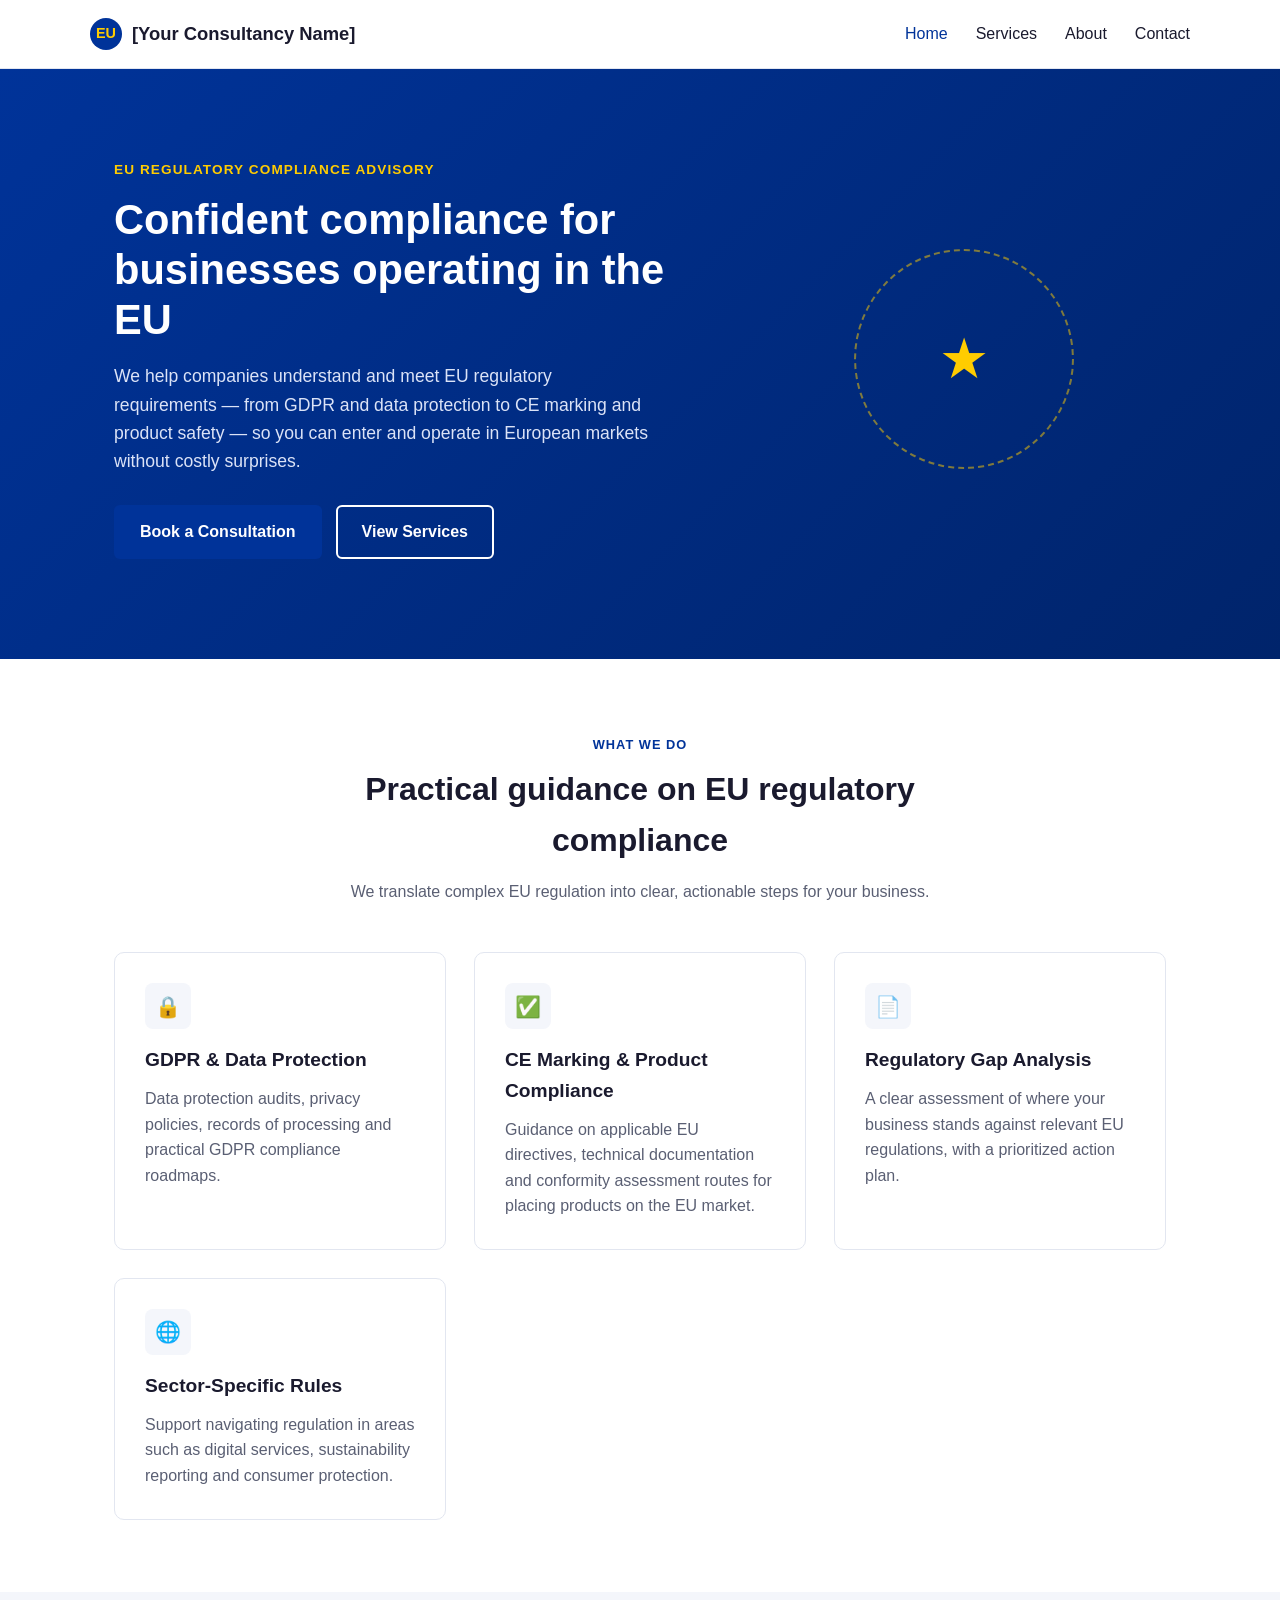
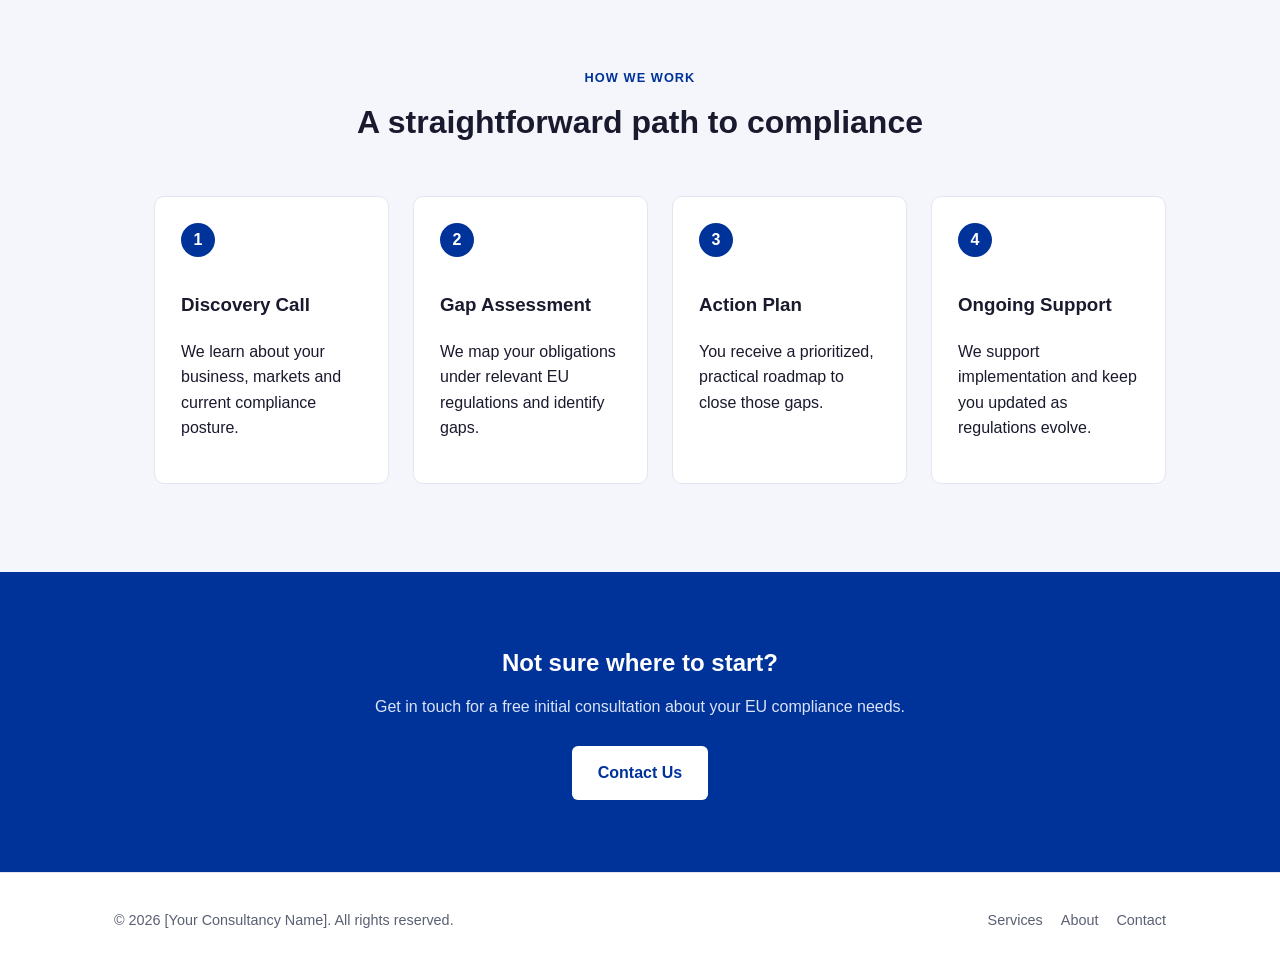
==== index.html @ 5f773f56 "Add initial EU regulatory compliance consultancy website Static, responsive 4-page site (home, servi" ====
<!DOCTYPE html>
<html lang="en">
<head>
<meta charset="UTF-8" />
<meta name="viewport" content="width=device-width, initial-scale=1.0" />
<title>[Your Consultancy Name] — EU Regulatory Compliance Consultancy</title>
<meta name="description" content="Independent EU regulatory compliance advisory helping businesses navigate GDPR, CE marking, product safety and sector-specific EU regulations." />
<link rel="stylesheet" href="css/style.css" />
</head>
<body>

<header class="site-header">
  <nav class="nav container">
    <a href="index.html" class="brand">
      <span class="stars">EU</span>
      [Your Consultancy Name]
    </a>
    <button class="nav-toggle" aria-label="Toggle navigation">&#9776;</button>
    <ul class="nav-links">
      <li><a href="index.html" class="active">Home</a></li>
      <li><a href="services.html">Services</a></li>
      <li><a href="about.html">About</a></li>
      <li><a href="contact.html">Contact</a></li>
    </ul>
  </nav>
</header>

<main>

  <section class="hero">
    <div class="container">
      <div class="hero-copy">
        <span class="eyebrow">EU Regulatory Compliance Advisory</span>
        <h1>Confident compliance for businesses operating in the EU</h1>
        <p>
          We help companies understand and meet EU regulatory requirements —
          from GDPR and data protection to CE marking and product safety —
          so you can enter and operate in European markets without costly surprises.
        </p>
        <div class="hero-actions">
          <a href="contact.html" class="btn btn-primary">Book a Consultation</a>
          <a href="services.html" class="btn btn-secondary">View Services</a>
        </div>
      </div>
      <div class="hero-visual">
        <div class="stars-ring"></div>
      </div>
    </div>
  </section>

  <section>
    <div class="container">
      <div class="section-heading">
        <span class="eyebrow">What We Do</span>
        <h2>Practical guidance on EU regulatory compliance</h2>
        <p>We translate complex EU regulation into clear, actionable steps for your business.</p>
      </div>
      <div class="grid">
        <div class="card">
          <div class="icon">&#128274;</div>
          <h3>GDPR &amp; Data Protection</h3>
          <p>Data protection audits, privacy policies, records of processing and practical GDPR compliance roadmaps.</p>
        </div>
        <div class="card">
          <div class="icon">&#9989;</div>
          <h3>CE Marking &amp; Product Compliance</h3>
          <p>Guidance on applicable EU directives, technical documentation and conformity assessment routes for placing products on the EU market.</p>
        </div>
        <div class="card">
          <div class="icon">&#128196;</div>
          <h3>Regulatory Gap Analysis</h3>
          <p>A clear assessment of where your business stands against relevant EU regulations, with a prioritized action plan.</p>
        </div>
        <div class="card">
          <div class="icon">&#127760;</div>
          <h3>Sector-Specific Rules</h3>
          <p>Support navigating regulation in areas such as digital services, sustainability reporting and consumer protection.</p>
        </div>
      </div>
    </div>
  </section>

  <section class="section-alt">
    <div class="container">
      <div class="section-heading">
        <span class="eyebrow">How We Work</span>
        <h2>A straightforward path to compliance</h2>
      </div>
      <ol class="process">
        <li>
          <h3>Discovery Call</h3>
          <p>We learn about your business, markets and current compliance posture.</p>
        </li>
        <li>
          <h3>Gap Assessment</h3>
          <p>We map your obligations under relevant EU regulations and identify gaps.</p>
        </li>
        <li>
          <h3>Action Plan</h3>
          <p>You receive a prioritized, practical roadmap to close those gaps.</p>
        </li>
        <li>
          <h3>Ongoing Support</h3>
          <p>We support implementation and keep you updated as regulations evolve.</p>
        </li>
      </ol>
    </div>
  </section>

  <section class="cta-band">
    <div class="container">
      <h2>Not sure where to start?</h2>
      <p>Get in touch for a free initial consultation about your EU compliance needs.</p>
      <a href="contact.html" class="btn btn-primary" style="background:#fff;color:var(--eu-blue);">Contact Us</a>
    </div>
  </section>

</main>

<footer class="site-footer">
  <div class="container footer-row">
    <span>&copy; 2026 [Your Consultancy Name]. All rights reserved.</span>
    <div class="footer-links">
      <a href="services.html">Services</a>
      <a href="about.html">About</a>
      <a href="contact.html">Contact</a>
    </div>
  </div>
</footer>

<script src="js/main.js"></script>
</body>
</html>
---- css/style.css ----
/* ===== Design tokens ===== */
:root {
  --eu-blue: #003399;
  --eu-blue-dark: #00246b;
  --eu-gold: #ffcc00;
  --ink: #1a1a2e;
  --muted: #5a5f73;
  --bg: #ffffff;
  --bg-alt: #f4f6fb;
  --border: #e2e6f0;
  --radius: 10px;
  --max-width: 1100px;
}

* { box-sizing: border-box; }

html { scroll-behavior: smooth; }

body {
  margin: 0;
  font-family: -apple-system, BlinkMacSystemFont, "Segoe UI", Roboto, Helvetica, Arial, sans-serif;
  color: var(--ink);
  background: var(--bg);
  line-height: 1.6;
}

img { max-width: 100%; display: block; }

a { color: var(--eu-blue); text-decoration: none; }
a:hover { text-decoration: underline; }

.container {
  max-width: var(--max-width);
  margin: 0 auto;
  padding: 0 24px;
}

/* ===== Header / Nav ===== */
.site-header {
  border-bottom: 1px solid var(--border);
  background: var(--bg);
  position: sticky;
  top: 0;
  z-index: 10;
}

.nav {
  display: flex;
  align-items: center;
  justify-content: space-between;
  padding: 18px 0;
}

.brand {
  display: flex;
  align-items: center;
  gap: 10px;
  font-weight: 700;
  font-size: 1.15rem;
  color: var(--ink);
}

.brand:hover { text-decoration: none; }

.brand .stars {
  display: inline-flex;
  width: 32px;
  height: 32px;
  border-radius: 50%;
  background: var(--eu-blue);
  align-items: center;
  justify-content: center;
  color: var(--eu-gold);
  font-size: 0.9rem;
  font-weight: 900;
}

.nav-links {
  display: flex;
  gap: 28px;
  list-style: none;
  margin: 0;
  padding: 0;
}

.nav-links a {
  color: var(--ink);
  font-weight: 500;
}

.nav-links a.active,
.nav-links a:hover {
  color: var(--eu-blue);
}

.nav-toggle {
  display: none;
  background: none;
  border: 1px solid var(--border);
  border-radius: 6px;
  padding: 8px 10px;
  cursor: pointer;
  font-size: 1.1rem;
}

/* ===== Buttons ===== */
.btn {
  display: inline-block;
  padding: 12px 24px;
  border-radius: 6px;
  font-weight: 600;
  cursor: pointer;
  border: 2px solid transparent;
}

.btn-primary {
  background: var(--eu-blue);
  color: #fff;
}
.btn-primary:hover { background: var(--eu-blue-dark); text-decoration: none; }

.btn-secondary {
  background: transparent;
  border-color: var(--eu-blue);
  color: var(--eu-blue);
}
.btn-secondary:hover { background: var(--eu-blue); color: #fff; text-decoration: none; }

/* ===== Hero ===== */
.hero {
  background: linear-gradient(135deg, var(--eu-blue) 0%, var(--eu-blue-dark) 100%);
  color: #fff;
  padding: 90px 0 100px;
}

.hero .container {
  display: grid;
  grid-template-columns: 1.2fr 0.8fr;
  gap: 40px;
  align-items: center;
}

.hero h1 {
  font-size: 2.6rem;
  line-height: 1.2;
  margin: 0 0 18px;
}

.hero .eyebrow {
  text-transform: uppercase;
  letter-spacing: 0.08em;
  color: var(--eu-gold);
  font-weight: 700;
  font-size: 0.85rem;
  margin-bottom: 14px;
  display: block;
}

.hero p {
  font-size: 1.1rem;
  color: #dbe3f7;
  max-width: 55ch;
  margin: 0 0 30px;
}

.hero-actions { display: flex; gap: 14px; flex-wrap: wrap; }

.hero .btn-secondary {
  border-color: #fff;
  color: #fff;
}
.hero .btn-secondary:hover {
  background: #fff;
  color: var(--eu-blue);
}

.hero-visual {
  display: flex;
  align-items: center;
  justify-content: center;
}

.stars-ring {
  width: 220px;
  height: 220px;
  border-radius: 50%;
  border: 2px dashed rgba(255,204,0,0.5);
  display: flex;
  align-items: center;
  justify-content: center;
  position: relative;
}

.stars-ring::before {
  content: "\2605";
  font-size: 3.5rem;
  color: var(--eu-gold);
}

/* ===== Sections ===== */
section { padding: 72px 0; }
.section-alt { background: var(--bg-alt); }

.section-heading {
  text-align: center;
  max-width: 640px;
  margin: 0 auto 48px;
}

.section-heading .eyebrow {
  text-transform: uppercase;
  letter-spacing: 0.08em;
  color: var(--eu-blue);
  font-weight: 700;
  font-size: 0.8rem;
}

.section-heading h2 {
  font-size: 2rem;
  margin: 8px 0 12px;
}

.section-heading p { color: var(--muted); margin: 0; }

/* ===== Cards / Grid ===== */
.grid {
  display: grid;
  grid-template-columns: repeat(auto-fit, minmax(260px, 1fr));
  gap: 28px;
}

.card {
  background: #fff;
  border: 1px solid var(--border);
  border-radius: var(--radius);
  padding: 30px;
  transition: box-shadow 0.2s ease, transform 0.2s ease;
}

.card:hover {
  box-shadow: 0 12px 28px rgba(0, 51, 153, 0.1);
  transform: translateY(-3px);
}

.card .icon {
  width: 46px;
  height: 46px;
  border-radius: 8px;
  background: var(--bg-alt);
  display: flex;
  align-items: center;
  justify-content: center;
  font-size: 1.3rem;
  margin-bottom: 16px;
  color: var(--eu-blue);
}

.card h3 { margin: 0 0 10px; font-size: 1.2rem; }
.card p { margin: 0; color: var(--muted); }

/* ===== Process list ===== */
.process {
  display: grid;
  grid-template-columns: repeat(auto-fit, minmax(220px, 1fr));
  gap: 24px;
  counter-reset: step;
}

.process li {
  list-style: none;
  background: #fff;
  border: 1px solid var(--border);
  border-radius: var(--radius);
  padding: 26px;
  position: relative;
}

.process li::before {
  counter-increment: step;
  content: counter(step);
  display: inline-flex;
  align-items: center;
  justify-content: center;
  width: 34px;
  height: 34px;
  border-radius: 50%;
  background: var(--eu-blue);
  color: #fff;
  font-weight: 700;
  margin-bottom: 14px;
}

/* ===== CTA band ===== */
.cta-band {
  background: var(--eu-blue);
  color: #fff;
  text-align: center;
}

.cta-band h2 { margin: 0 0 12px; }
.cta-band p { color: #dbe3f7; margin: 0 0 26px; }

/* ===== Contact ===== */
.contact-grid {
  display: grid;
  grid-template-columns: 1fr 1fr;
  gap: 40px;
}

.contact-info .item {
  display: flex;
  gap: 14px;
  margin-bottom: 22px;
}

.contact-info .icon {
  width: 42px;
  height: 42px;
  border-radius: 8px;
  background: var(--bg-alt);
  color: var(--eu-blue);
  display: flex;
  align-items: center;
  justify-content: center;
  flex-shrink: 0;
}

.contact-info h4 { margin: 0 0 4px; }
.contact-info p { margin: 0; color: var(--muted); }

.note-box {
  background: var(--bg-alt);
  border: 1px dashed var(--border);
  border-radius: var(--radius);
  padding: 18px 20px;
  color: var(--muted);
  font-size: 0.92rem;
}

/* ===== Footer ===== */
.site-footer {
  border-top: 1px solid var(--border);
  padding: 36px 0;
  color: var(--muted);
  font-size: 0.9rem;
}

.footer-row {
  display: flex;
  justify-content: space-between;
  align-items: center;
  flex-wrap: wrap;
  gap: 12px;
}

.footer-links { display: flex; gap: 18px; }
.footer-links a { color: var(--muted); }

/* ===== Page header (inner pages) ===== */
.page-header {
  background: var(--bg-alt);
  padding: 56px 0;
  border-bottom: 1px solid var(--border);
}

.page-header .eyebrow {
  text-transform: uppercase;
  letter-spacing: 0.08em;
  color: var(--eu-blue);
  font-weight: 700;
  font-size: 0.8rem;
}

.page-header h1 { margin: 8px 0 10px; font-size: 2.2rem; }
.page-header p { color: var(--muted); max-width: 60ch; margin: 0; }

/* ===== Responsive ===== */
@media (max-width: 860px) {
  .hero .container { grid-template-columns: 1fr; }
  .hero-visual { order: -1; }
  .contact-grid { grid-template-columns: 1fr; }
}

@media (max-width: 720px) {
  .nav-links {
    position: absolute;
    top: 100%;
    left: 0;
    right: 0;
    background: #fff;
    border-bottom: 1px solid var(--border);
    flex-direction: column;
    padding: 16px 24px;
    display: none;
    gap: 16px;
  }
  .nav-links.open { display: flex; }
  .nav-toggle { display: inline-block; }
  .hero { padding: 60px 0 70px; }
  .hero h1 { font-size: 2rem; }
}
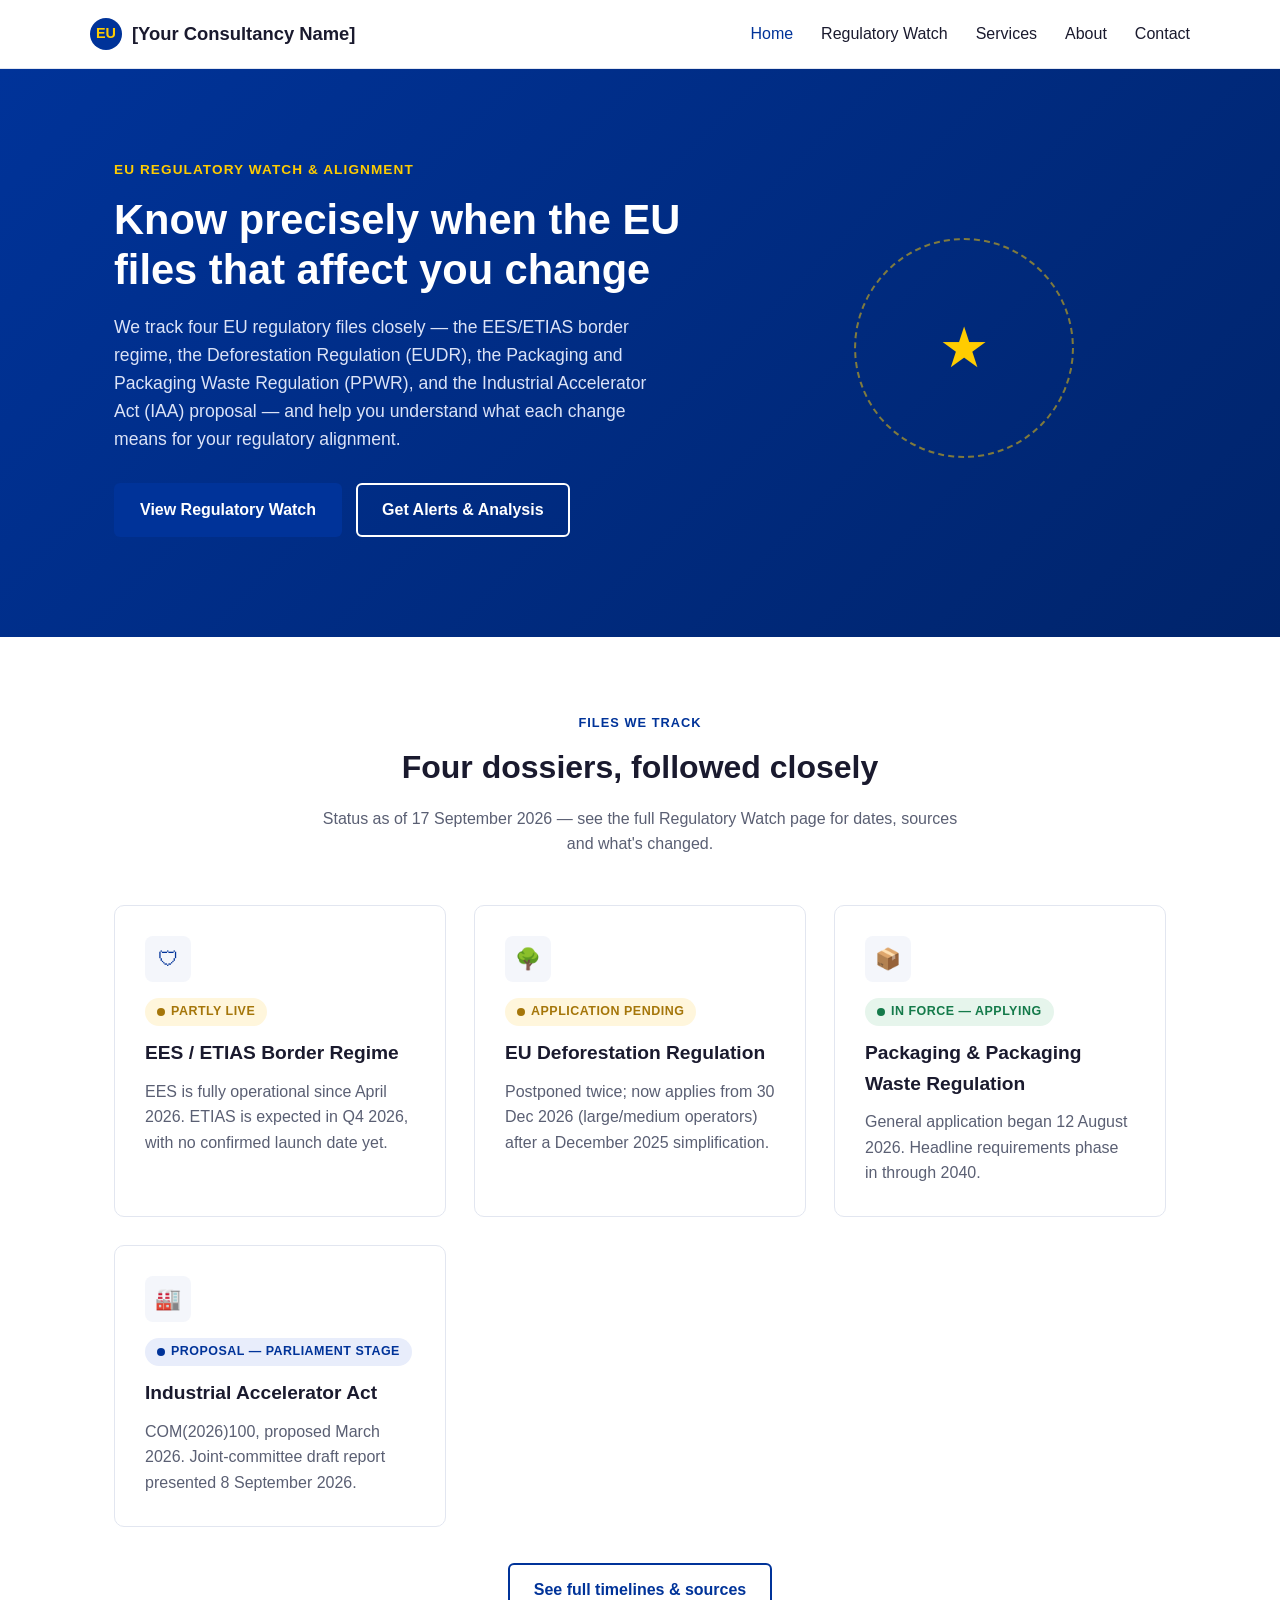
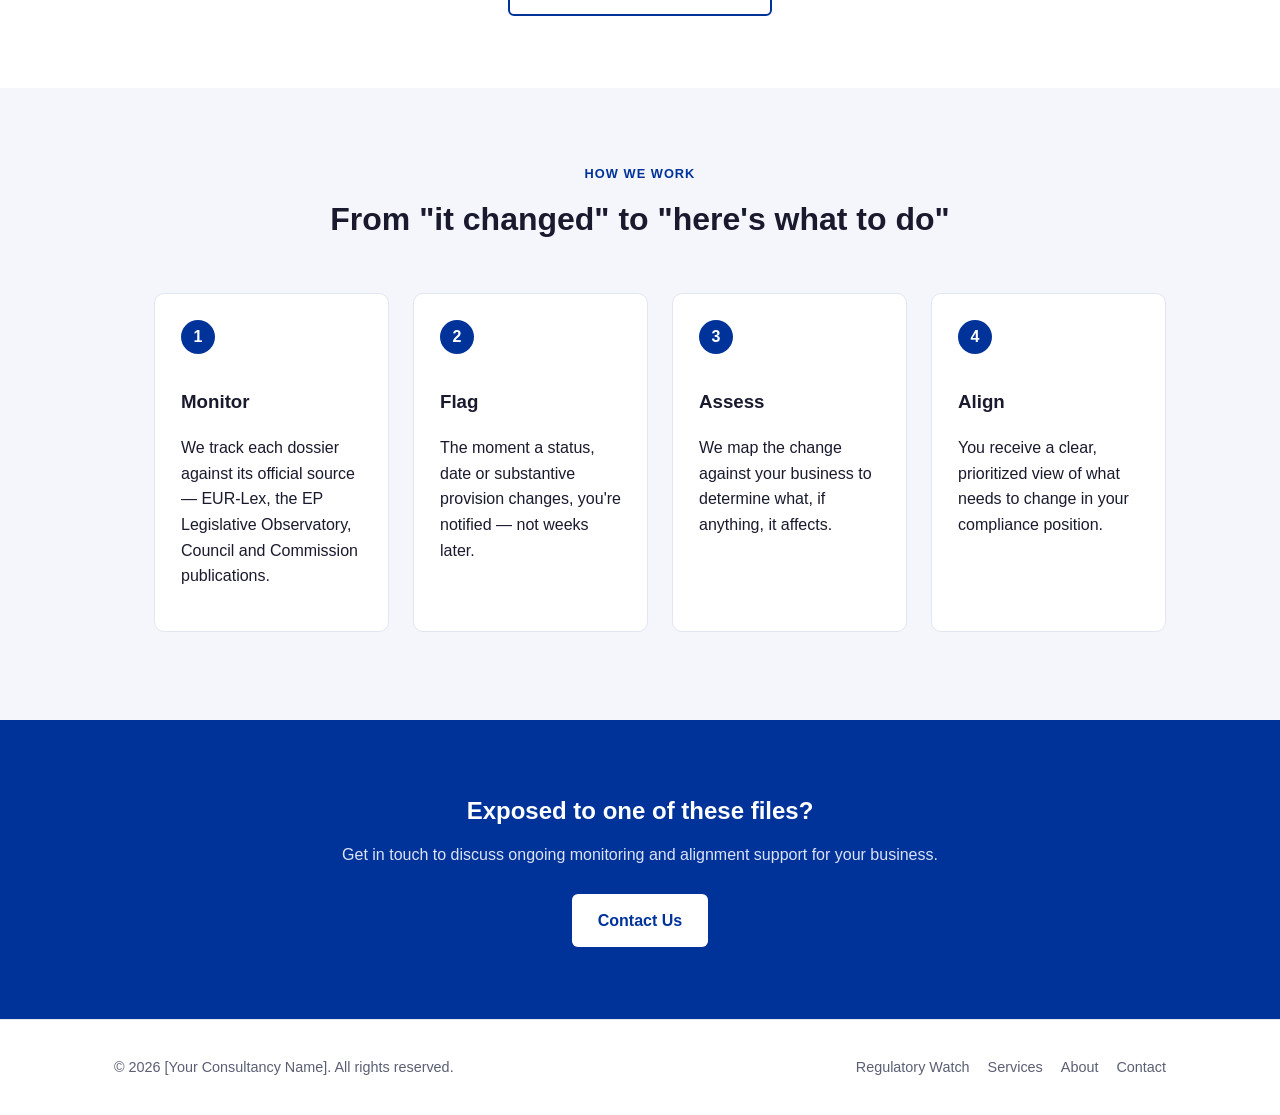
==== commit 4149d5f5: "Recenter site around EES/ETIAS, EUDR, PPWR and IAA regulatory watch Adds a dedicated Regulatory Watc" ====
--- a/index.html
+++ b/index.html
@@ -3,8 +3,8 @@
 <head>
 <meta charset="UTF-8" />
 <meta name="viewport" content="width=device-width, initial-scale=1.0" />
-<title>[Your Consultancy Name] — EU Regulatory Compliance Consultancy</title>
-<meta name="description" content="Independent EU regulatory compliance advisory helping businesses navigate GDPR, CE marking, product safety and sector-specific EU regulations." />
+<title>[Your Consultancy Name] — EU Regulatory Watch &amp; Alignment</title>
+<meta name="description" content="Tracking the EES/ETIAS border regime, EUDR, PPWR and the Industrial Accelerator Act — and what each change means for your regulatory alignment." />
 <link rel="stylesheet" href="css/style.css" />
 </head>
 <body>
@@ -18,6 +18,7 @@
     <button class="nav-toggle" aria-label="Toggle navigation">&#9776;</button>
     <ul class="nav-links">
       <li><a href="index.html" class="active">Home</a></li>
+      <li><a href="regulatory-watch.html">Regulatory Watch</a></li>
       <li><a href="services.html">Services</a></li>
       <li><a href="about.html">About</a></li>
       <li><a href="contact.html">Contact</a></li>
@@ -30,16 +31,17 @@
   <section class="hero">
     <div class="container">
       <div class="hero-copy">
-        <span class="eyebrow">EU Regulatory Compliance Advisory</span>
-        <h1>Confident compliance for businesses operating in the EU</h1>
+        <span class="eyebrow">EU Regulatory Watch &amp; Alignment</span>
+        <h1>Know precisely when the EU files that affect you change</h1>
         <p>
-          We help companies understand and meet EU regulatory requirements —
-          from GDPR and data protection to CE marking and product safety —
-          so you can enter and operate in European markets without costly surprises.
+          We track four EU regulatory files closely — the EES/ETIAS border regime, the
+          Deforestation Regulation (EUDR), the Packaging and Packaging Waste Regulation
+          (PPWR), and the Industrial Accelerator Act (IAA) proposal — and help you understand
+          what each change means for your regulatory alignment.
         </p>
         <div class="hero-actions">
-          <a href="contact.html" class="btn btn-primary">Book a Consultation</a>
-          <a href="services.html" class="btn btn-secondary">View Services</a>
+          <a href="regulatory-watch.html" class="btn btn-primary">View Regulatory Watch</a>
+          <a href="contact.html" class="btn btn-secondary">Get Alerts &amp; Analysis</a>
         </div>
       </div>
       <div class="hero-visual">
@@ -51,31 +53,38 @@
   <section>
     <div class="container">
       <div class="section-heading">
-        <span class="eyebrow">What We Do</span>
-        <h2>Practical guidance on EU regulatory compliance</h2>
-        <p>We translate complex EU regulation into clear, actionable steps for your business.</p>
+        <span class="eyebrow">Files We Track</span>
+        <h2>Four dossiers, followed closely</h2>
+        <p>Status as of 17 September 2026 — see the full Regulatory Watch page for dates, sources and what's changed.</p>
       </div>
       <div class="grid">
         <div class="card">
-          <div class="icon">&#128274;</div>
-          <h3>GDPR &amp; Data Protection</h3>
-          <p>Data protection audits, privacy policies, records of processing and practical GDPR compliance roadmaps.</p>
+          <div class="icon">&#128737;</div>
+          <span class="badge badge-pending" style="margin-bottom:12px;">Partly live</span>
+          <h3>EES / ETIAS Border Regime</h3>
+          <p>EES is fully operational since April 2026. ETIAS is expected in Q4 2026, with no confirmed launch date yet.</p>
         </div>
         <div class="card">
-          <div class="icon">&#9989;</div>
-          <h3>CE Marking &amp; Product Compliance</h3>
-          <p>Guidance on applicable EU directives, technical documentation and conformity assessment routes for placing products on the EU market.</p>
+          <div class="icon">&#127795;</div>
+          <span class="badge badge-pending" style="margin-bottom:12px;">Application pending</span>
+          <h3>EU Deforestation Regulation</h3>
+          <p>Postponed twice; now applies from 30 Dec 2026 (large/medium operators) after a December 2025 simplification.</p>
         </div>
         <div class="card">
-          <div class="icon">&#128196;</div>
-          <h3>Regulatory Gap Analysis</h3>
-          <p>A clear assessment of where your business stands against relevant EU regulations, with a prioritized action plan.</p>
+          <div class="icon">&#128230;</div>
+          <span class="badge badge-live" style="margin-bottom:12px;">In force — applying</span>
+          <h3>Packaging &amp; Packaging Waste Regulation</h3>
+          <p>General application began 12 August 2026. Headline requirements phase in through 2040.</p>
         </div>
         <div class="card">
-          <div class="icon">&#127760;</div>
-          <h3>Sector-Specific Rules</h3>
-          <p>Support navigating regulation in areas such as digital services, sustainability reporting and consumer protection.</p>
+          <div class="icon">&#127981;</div>
+          <span class="badge badge-proposal" style="margin-bottom:12px;">Proposal — Parliament stage</span>
+          <h3>Industrial Accelerator Act</h3>
+          <p>COM(2026)100, proposed March 2026. Joint-committee draft report presented 8 September 2026.</p>
         </div>
+      </div>
+      <div style="text-align:center; margin-top:36px;">
+        <a href="regulatory-watch.html" class="btn btn-secondary">See full timelines &amp; sources</a>
       </div>
     </div>
   </section>
@@ -84,24 +93,24 @@
     <div class="container">
       <div class="section-heading">
         <span class="eyebrow">How We Work</span>
-        <h2>A straightforward path to compliance</h2>
+        <h2>From "it changed" to "here's what to do"</h2>
       </div>
       <ol class="process">
         <li>
-          <h3>Discovery Call</h3>
-          <p>We learn about your business, markets and current compliance posture.</p>
+          <h3>Monitor</h3>
+          <p>We track each dossier against its official source — EUR-Lex, the EP Legislative Observatory, Council and Commission publications.</p>
         </li>
         <li>
-          <h3>Gap Assessment</h3>
-          <p>We map your obligations under relevant EU regulations and identify gaps.</p>
+          <h3>Flag</h3>
+          <p>The moment a status, date or substantive provision changes, you're notified — not weeks later.</p>
         </li>
         <li>
-          <h3>Action Plan</h3>
-          <p>You receive a prioritized, practical roadmap to close those gaps.</p>
+          <h3>Assess</h3>
+          <p>We map the change against your business to determine what, if anything, it affects.</p>
         </li>
         <li>
-          <h3>Ongoing Support</h3>
-          <p>We support implementation and keep you updated as regulations evolve.</p>
+          <h3>Align</h3>
+          <p>You receive a clear, prioritized view of what needs to change in your compliance position.</p>
         </li>
       </ol>
     </div>
@@ -109,8 +118,8 @@
 
   <section class="cta-band">
     <div class="container">
-      <h2>Not sure where to start?</h2>
-      <p>Get in touch for a free initial consultation about your EU compliance needs.</p>
+      <h2>Exposed to one of these files?</h2>
+      <p>Get in touch to discuss ongoing monitoring and alignment support for your business.</p>
       <a href="contact.html" class="btn btn-primary" style="background:#fff;color:var(--eu-blue);">Contact Us</a>
     </div>
   </section>
@@ -121,6 +130,7 @@
   <div class="container footer-row">
     <span>&copy; 2026 [Your Consultancy Name]. All rights reserved.</span>
     <div class="footer-links">
+      <a href="regulatory-watch.html">Regulatory Watch</a>
       <a href="services.html">Services</a>
       <a href="about.html">About</a>
       <a href="contact.html">Contact</a>
--- a/css/style.css
+++ b/css/style.css
@@ -290,6 +290,134 @@
   margin-bottom: 14px;
 }
 
+/* ===== Status badges ===== */
+.badge {
+  display: inline-flex;
+  align-items: center;
+  gap: 6px;
+  padding: 4px 12px;
+  border-radius: 999px;
+  font-size: 0.78rem;
+  font-weight: 700;
+  text-transform: uppercase;
+  letter-spacing: 0.04em;
+}
+
+.badge::before {
+  content: "";
+  width: 8px;
+  height: 8px;
+  border-radius: 50%;
+  background: currentColor;
+}
+
+.badge-live { background: #e6f5ec; color: #147a4a; }
+.badge-pending { background: #fff6dc; color: #a5760a; }
+.badge-proposal { background: #e8edfb; color: var(--eu-blue); }
+
+/* ===== Dossier cards (Regulatory Watch) ===== */
+.dossier-list {
+  display: flex;
+  flex-direction: column;
+  gap: 24px;
+}
+
+.dossier-card {
+  background: #fff;
+  border: 1px solid var(--border);
+  border-radius: var(--radius);
+  padding: 32px;
+}
+
+.dossier-head {
+  display: flex;
+  flex-wrap: wrap;
+  align-items: center;
+  justify-content: space-between;
+  gap: 12px;
+  margin-bottom: 6px;
+}
+
+.dossier-head h3 { margin: 0; font-size: 1.35rem; }
+
+.dossier-ref {
+  color: var(--muted);
+  font-size: 0.88rem;
+  margin: 0 0 20px;
+}
+
+.dossier-body {
+  display: grid;
+  grid-template-columns: 1.3fr 1fr;
+  gap: 28px;
+}
+
+.dossier-body h4 {
+  margin: 0 0 10px;
+  font-size: 0.82rem;
+  text-transform: uppercase;
+  letter-spacing: 0.05em;
+  color: var(--muted);
+}
+
+.dossier-body p { margin: 0 0 14px; }
+
+.timeline {
+  list-style: none;
+  margin: 0;
+  padding: 0;
+  border-left: 2px solid var(--border);
+}
+
+.timeline li {
+  position: relative;
+  padding: 0 0 18px 22px;
+}
+
+.timeline li:last-child { padding-bottom: 0; }
+
+.timeline li::before {
+  content: "";
+  position: absolute;
+  left: -7px;
+  top: 4px;
+  width: 12px;
+  height: 12px;
+  border-radius: 50%;
+  background: var(--eu-blue);
+  border: 2px solid #fff;
+  box-shadow: 0 0 0 2px var(--border);
+}
+
+.timeline .date {
+  display: block;
+  font-weight: 700;
+  font-size: 0.85rem;
+  color: var(--eu-blue);
+}
+
+.timeline .desc {
+  display: block;
+  color: var(--muted);
+  font-size: 0.92rem;
+}
+
+.dossier-sources {
+  margin-top: 18px;
+  padding-top: 16px;
+  border-top: 1px solid var(--border);
+  font-size: 0.85rem;
+}
+
+.dossier-sources a { margin-right: 16px; }
+
+.last-updated {
+  text-align: center;
+  color: var(--muted);
+  font-size: 0.9rem;
+  margin: -24px 0 40px;
+}
+
 /* ===== CTA band ===== */
 .cta-band {
   background: var(--eu-blue);
@@ -379,6 +507,7 @@
   .hero .container { grid-template-columns: 1fr; }
   .hero-visual { order: -1; }
   .contact-grid { grid-template-columns: 1fr; }
+  .dossier-body { grid-template-columns: 1fr; }
 }
 
 @media (max-width: 720px) {
